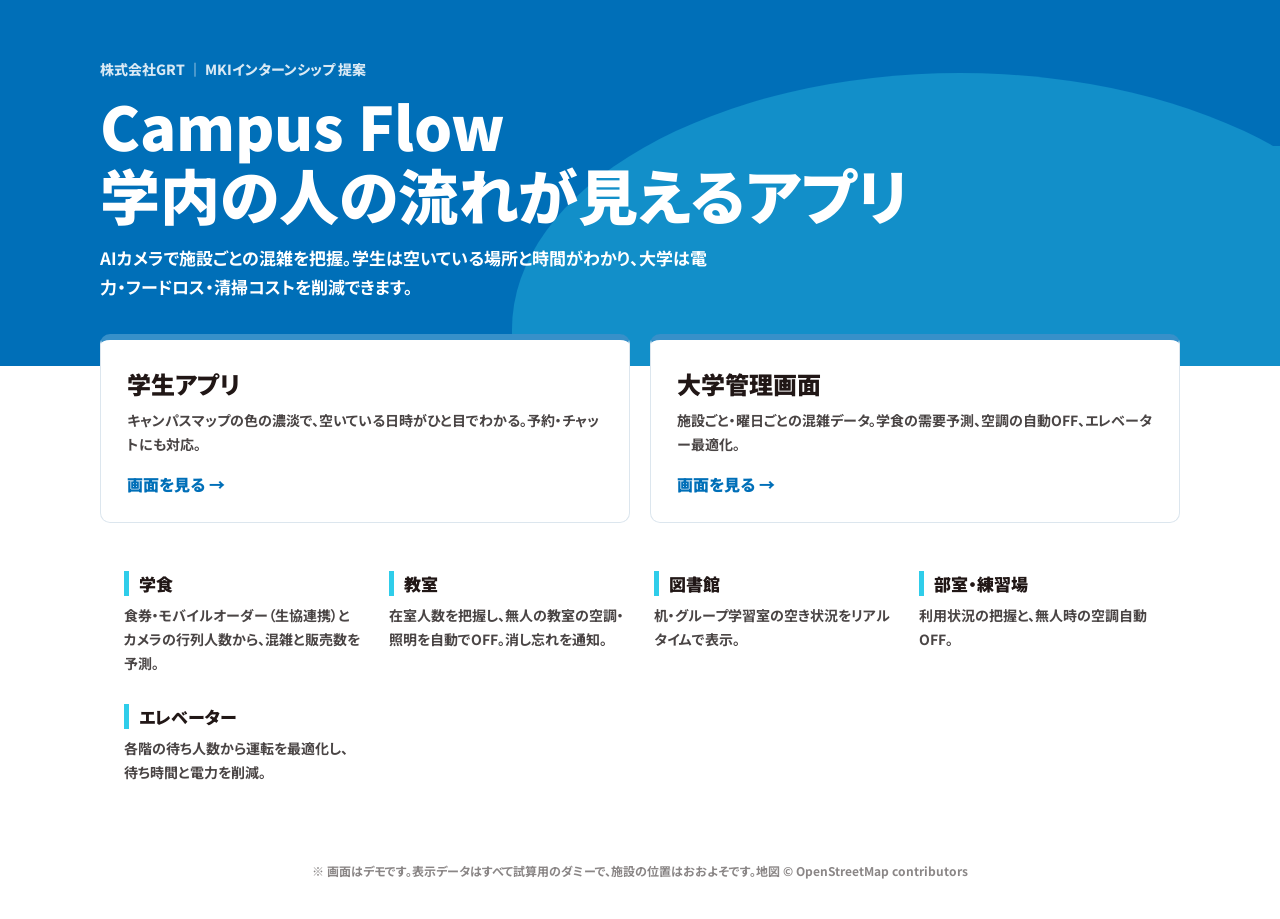
==== index.html @ bca44502 "Campus Flow デモ画面（学生アプリ・大学管理画面） Co-Authored-By: Claude Opus 5.5 <noreply@anthropic.com>" ====
<!DOCTYPE html>
<html lang="ja">
<head>
<meta charset="UTF-8">
<meta name="viewport" content="width=device-width, initial-scale=1">
<title>Campus Flow</title>
<link rel="preconnect" href="https://fonts.googleapis.com">
<link href="https://fonts.googleapis.com/css2?family=Inter:wght@600;800&family=Noto+Sans+JP:wght@500;700;900&display=swap" rel="stylesheet">
<link rel="stylesheet" href="assets/style.css">
<style>
  body { background: #fff; }
  .hero { background: var(--blue-700); color: #fff; padding: 56px 24px 64px; position: relative; overflow: hidden; }
  .hero::after { content: ""; position: absolute; right: -10%; bottom: -60%; width: 70%; height: 140%; background: var(--blue-600); border-radius: 50% 50% 0 0; }
  .hero::before { content: ""; position: absolute; right: -30%; bottom: -80%; width: 60%; height: 140%; background: var(--cyan-400); opacity: .35; border-radius: 50%; }
  .wrap { max-width: 1080px; margin: 0 auto; position: relative; z-index: 1; }
  .hero small { font-size: 14px; font-weight: 800; opacity: .85; }
  .hero h1 { font-size: clamp(34px, 6vw, 60px); font-weight: 900; line-height: 1.15; margin-top: 10px; }
  .hero p { font-size: 17px; font-weight: 700; margin-top: 16px; max-width: 620px; line-height: 1.7; }
  .cards { display: grid; grid-template-columns: repeat(auto-fit, minmax(280px, 1fr)); gap: 20px; margin: -32px auto 0; padding: 0 24px; max-width: 1128px; position: relative; z-index: 2; }
  .c { background: #fff; border: 1px solid var(--line); border-radius: 10px; padding: 26px; text-decoration: none; color: var(--ink); display: block; border-top: 6px solid var(--blue-500); }
  .c:hover { border-color: var(--blue-500); }
  .c h2 { font-size: 24px; font-weight: 900; }
  .c p { font-size: 14px; font-weight: 700; color: var(--ink-2); margin-top: 8px; line-height: 1.7; }
  .c span { display: inline-block; margin-top: 16px; font-weight: 900; color: var(--blue-700); }
  .feat { max-width: 1080px; margin: 48px auto; padding: 0 24px; display: grid; grid-template-columns: repeat(auto-fit, minmax(220px, 1fr)); gap: 28px; }
  .feat h3 { font-size: 17px; font-weight: 900; border-left: 5px solid var(--cyan-400); padding-left: 10px; }
  .feat p { font-size: 14px; font-weight: 700; color: var(--ink-2); margin-top: 8px; line-height: 1.7; }
  footer { text-align: center; padding: 30px 16px 40px; font-size: 12px; font-weight: 700; color: var(--ink-3); }
</style>
</head>
<body>
  <section class="hero"><div class="wrap">
    <small>株式会社GRT ｜ MKIインターンシップ 提案</small>
    <h1>Campus Flow<br>学内の人の流れが見えるアプリ</h1>
    <p>AIカメラで施設ごとの混雑を把握。学生は空いている場所と時間がわかり、大学は電力・フードロス・清掃コストを削減できます。</p>
  </div></section>
  <div class="cards">
    <a class="c" href="student.html"><h2>学生アプリ</h2><p>キャンパスマップの色の濃淡で、空いている日時がひと目でわかる。予約・チャットにも対応。</p><span>画面を見る →</span></a>
    <a class="c" href="university.html"><h2>大学管理画面</h2><p>施設ごと・曜日ごとの混雑データ。学食の需要予測、空調の自動OFF、エレベーター最適化。</p><span>画面を見る →</span></a>
  </div>
  <div class="feat">
    <div><h3>学食</h3><p>食券・モバイルオーダー（生協連携）とカメラの行列人数から、混雑と販売数を予測。</p></div>
    <div><h3>教室</h3><p>在室人数を把握し、無人の教室の空調・照明を自動でOFF。消し忘れを通知。</p></div>
    <div><h3>図書館</h3><p>机・グループ学習室の空き状況をリアルタイムで表示。</p></div>
    <div><h3>部室・練習場</h3><p>利用状況の把握と、無人時の空調自動OFF。</p></div>
    <div><h3>エレベーター</h3><p>各階の待ち人数から運転を最適化し、待ち時間と電力を削減。</p></div>
  </div>
  <footer>※ 画面はデモです。表示データはすべて試算用のダミーで、施設の位置はおおよそです。地図 © OpenStreetMap contributors</footer>
</body>
</html>
---- assets/style.css ----
/* Campus Flow 共通スタイル — スライド配色準拠 */
:root {
  --blue-900: #0B3F6E;
  --blue-700: #006FB8;
  --blue-600: #128FC9;
  --blue-500: #3790C9;
  --cyan-400: #2FCDEA;
  --sky-300: #75D6FF;
  --sky-100: #E4F5FD;
  --sky-50: #F3FAFE;
  --ink: #211716;
  --ink-2: #4A4545;
  --ink-3: #8A8686;
  --line: #DCE6EE;
  --bg: #F4F7FA;
  --white: #FFFFFF;
  --ok: #128FC9;
  --warn: #E08A00;
  --alert: #D64545;
  --radius: 8px;
}

* { box-sizing: border-box; margin: 0; padding: 0; }
html, body { background: var(--bg); color: var(--ink); }
body {
  font-family: "Noto Sans JP", "Hiragino Sans", "Hiragino Kaku Gothic ProN", sans-serif;
  font-weight: 500;
  font-feature-settings: "palt";
  -webkit-font-smoothing: antialiased;
}
button { font: inherit; cursor: pointer; border: 0; background: none; color: inherit; }
.num { font-family: "Inter", "Noto Sans JP", sans-serif; font-variant-numeric: tabular-nums; font-weight: 800; letter-spacing: -0.01em; }

/* 混雑度の濃淡（濃い＝混雑） */
.lv0 { background: #E9F6FD; }
.lv1 { background: #A9DFF7; }
.lv2 { background: #5BBDE8; }
.lv3 { background: #128FC9; }
.lv4 { background: #0B4F8A; }

.legend { display: flex; align-items: center; gap: 6px; font-size: 12px; font-weight: 700; color: var(--ink-2); }
.legend .sw { width: 22px; height: 12px; border-radius: 2px; }

.tag { display: inline-block; font-size: 11px; font-weight: 800; padding: 2px 8px; border-radius: 4px; letter-spacing: .02em; }
.tag.blue { background: var(--sky-100); color: var(--blue-700); }
.tag.dark { background: var(--blue-700); color: #fff; }
.tag.warn { background: #FFF1DB; color: #9A5A00; }
.tag.alert { background: #FDE7E7; color: var(--alert); }
.tag.gray { background: #EEF0F2; color: var(--ink-2); }
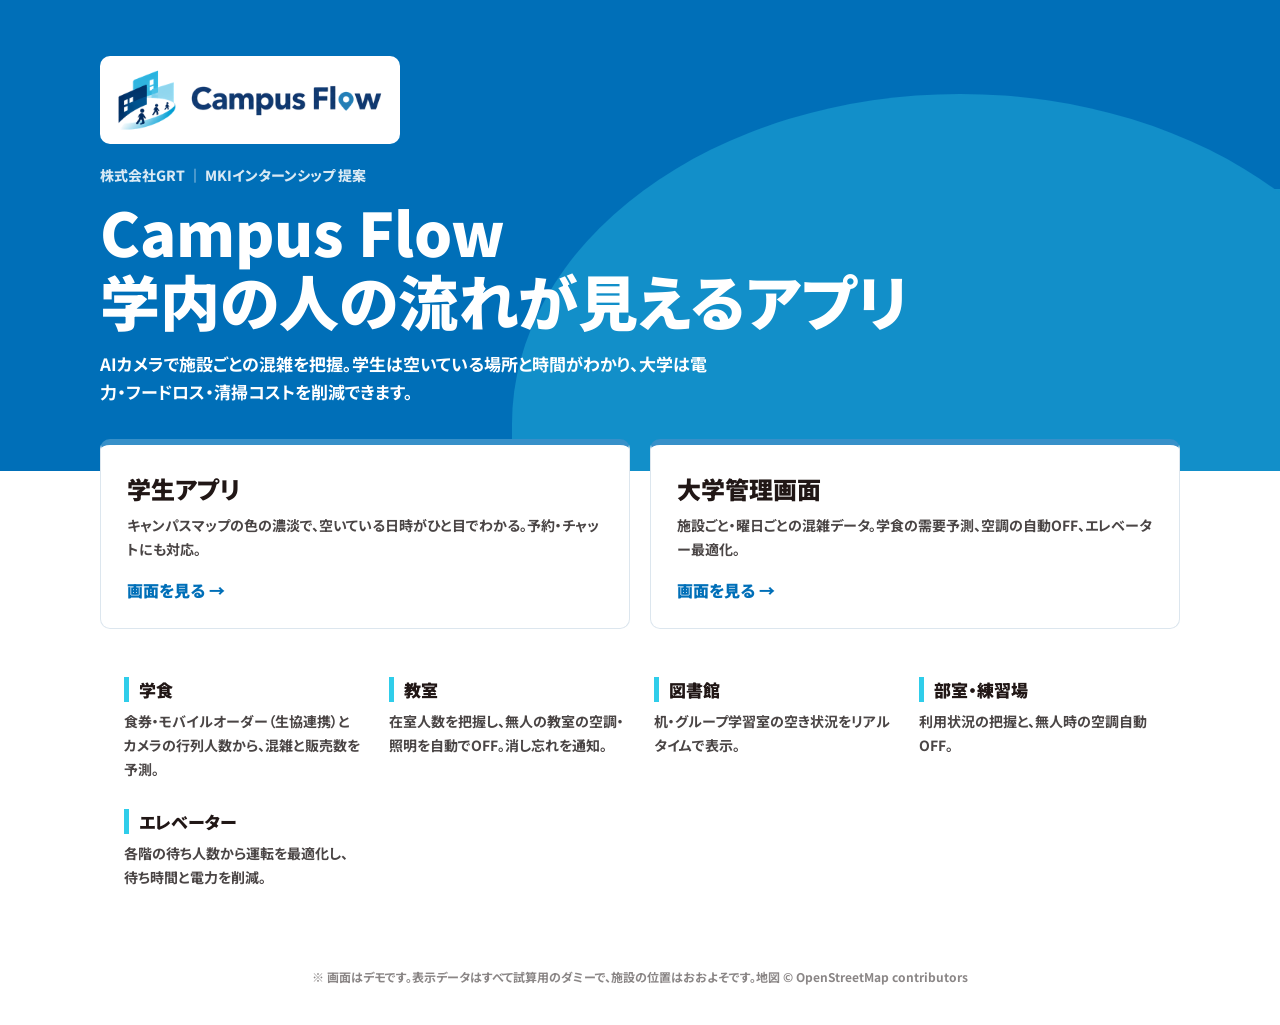
==== commit 0886375f: "大学側を刷新：地図ダッシュボード、プラン選択、全部屋一覧（カメラ・ヒートマップ・空調OFF）、ロゴ変更 Co-Authored-By: Claude Opus 5.5 <noreply@anthrop" ====
--- a/index.html
+++ b/index.html
@@ -4,6 +4,7 @@
 <meta charset="UTF-8">
 <meta name="viewport" content="width=device-width, initial-scale=1">
 <title>Campus Flow</title>
+<link rel="icon" href="assets/mark.png">
 <link rel="preconnect" href="https://fonts.googleapis.com">
 <link href="https://fonts.googleapis.com/css2?family=Inter:wght@600;800&family=Noto+Sans+JP:wght@500;700;900&display=swap" rel="stylesheet">
 <link rel="stylesheet" href="assets/style.css">
@@ -30,7 +31,7 @@
 </head>
 <body>
   <section class="hero"><div class="wrap">
-    <small>株式会社GRT ｜ MKIインターンシップ 提案</small>
+    <img src="assets/logo.png" alt="Campus Flow" style="width:300px;background:#fff;border-radius:10px;padding:12px 16px;display:block;margin-bottom:18px;"><small>株式会社GRT ｜ MKIインターンシップ 提案</small>
     <h1>Campus Flow<br>学内の人の流れが見えるアプリ</h1>
     <p>AIカメラで施設ごとの混雑を把握。学生は空いている場所と時間がわかり、大学は電力・フードロス・清掃コストを削減できます。</p>
   </div></section>
